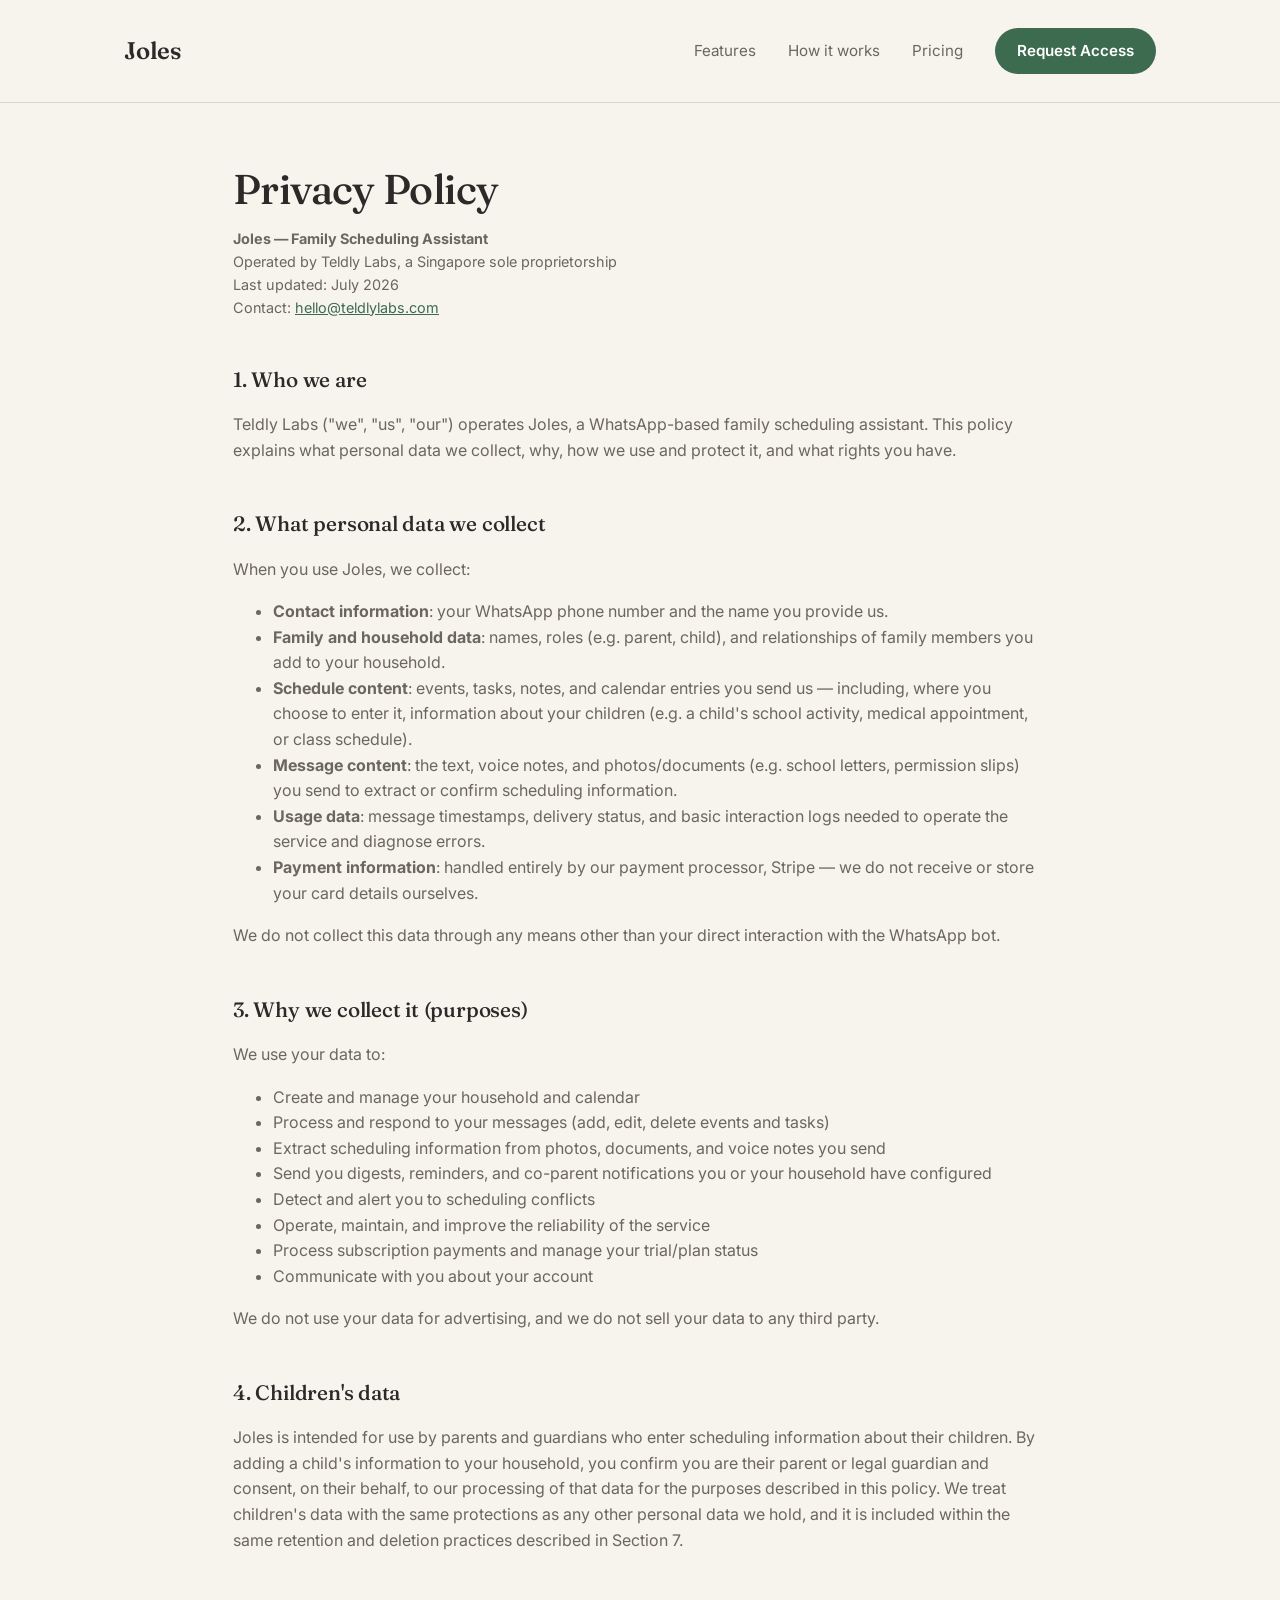
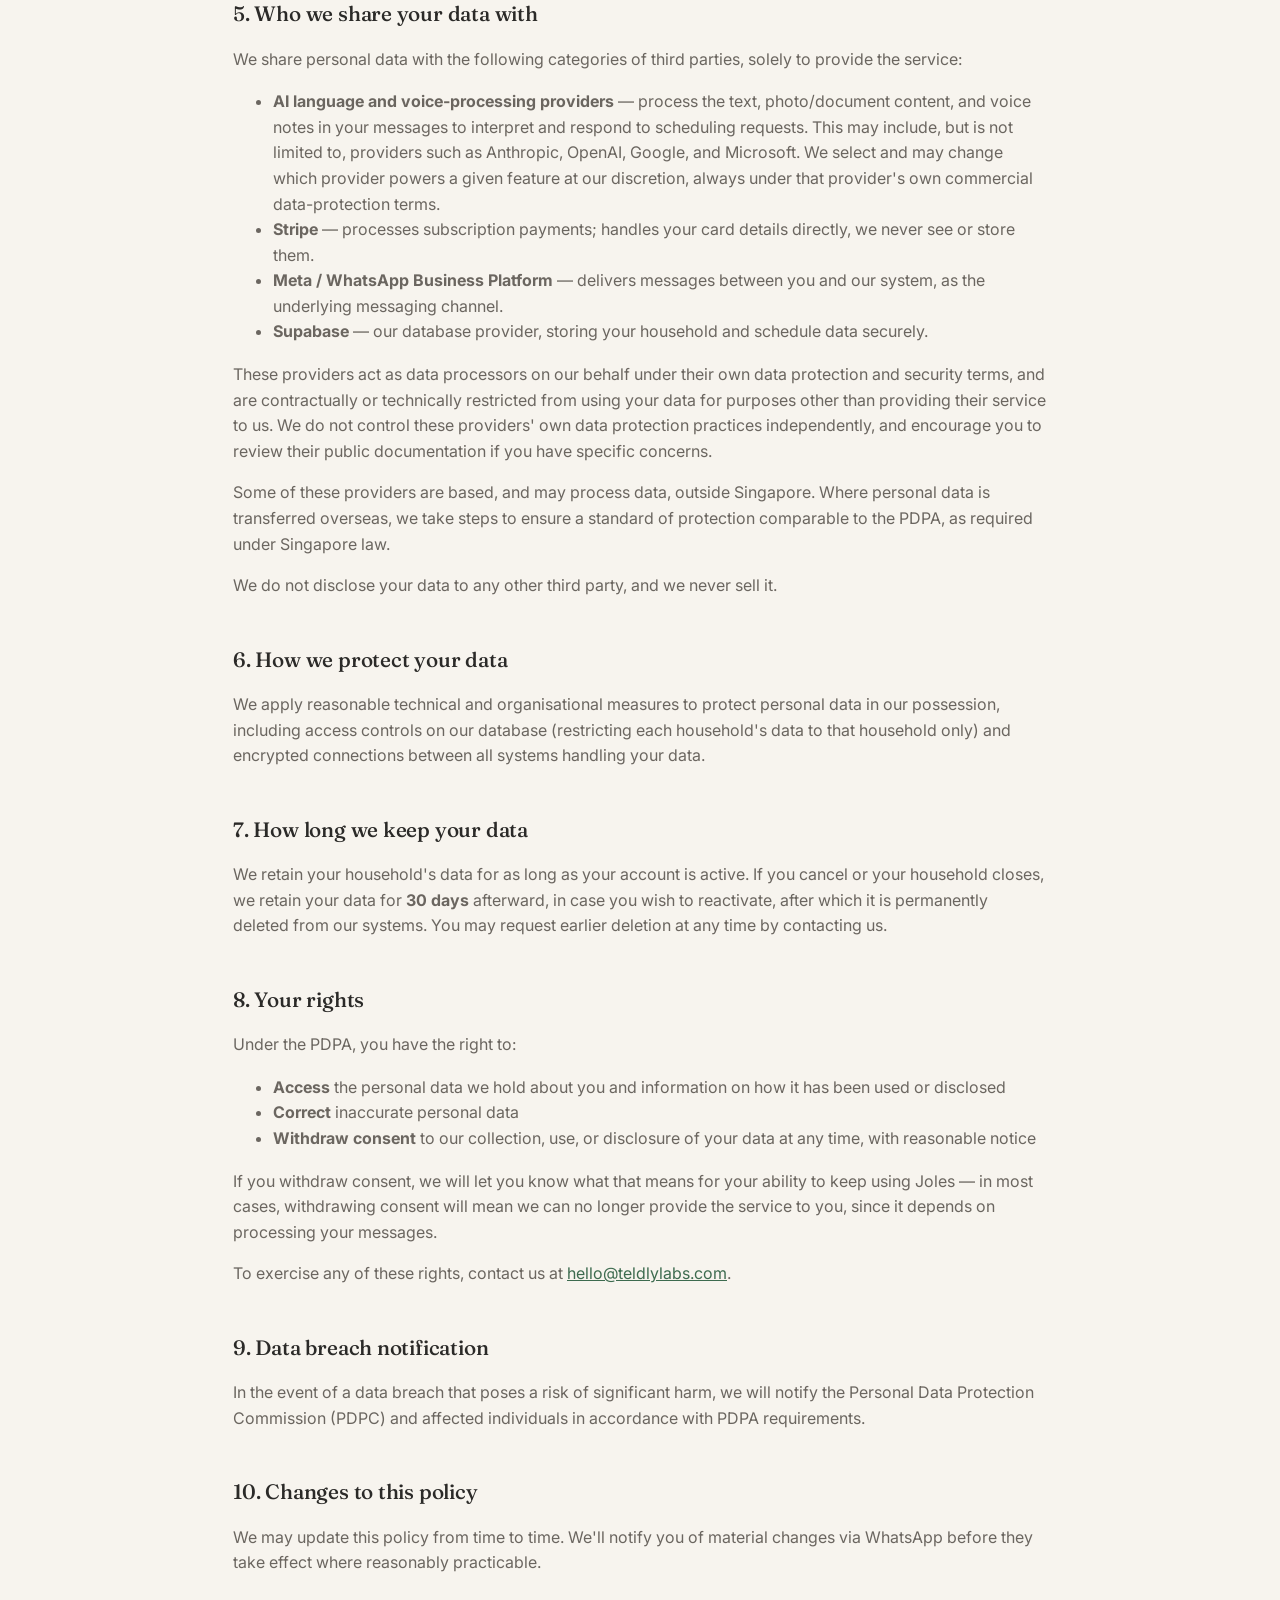
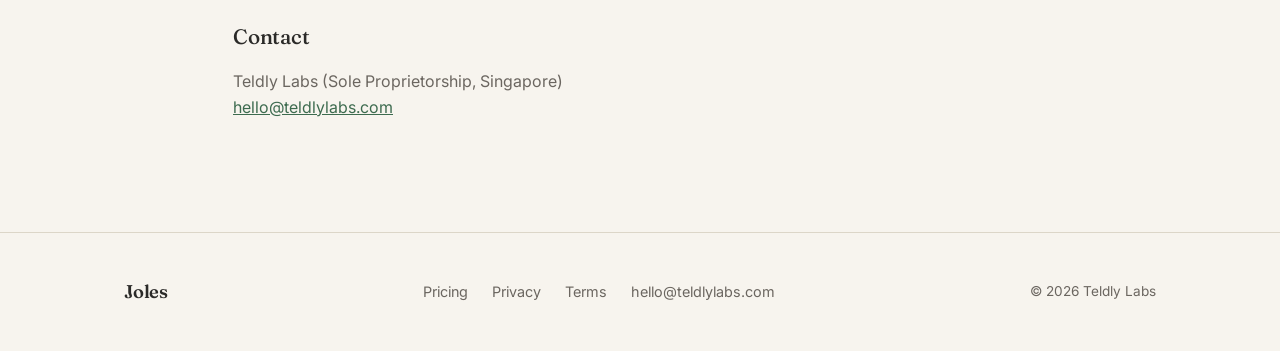
==== privacy.html @ 6fe4888e "Real homepage design" ====
<!DOCTYPE html>
<html lang="en">
<head>
<meta charset="UTF-8">
<meta name="viewport" content="width=device-width, initial-scale=1.0">
<title>Privacy Policy — Joles</title>
<link rel="preconnect" href="https://fonts.googleapis.com">
<link rel="preconnect" href="https://fonts.gstatic.com" crossorigin>
<link href="https://fonts.googleapis.com/css2?family=Fraunces:ital,wght@0,500;0,600;1,500&family=Inter:wght@400;500;600&display=swap" rel="stylesheet">
<link rel="stylesheet" href="styles.css">
</head>
<body>

<header class="site-nav">
  <div class="wrap">
    <a class="logo" href="/">Joles</a>
    <nav class="nav-links">
      <a class="muted" href="index.html#features">Features</a>
      <a class="muted" href="index.html#how-it-works">How it works</a>
      <a class="muted" href="pricing.html">Pricing</a>
      <a class="btn btn-primary" href="mailto:hello@teldlylabs.com?subject=Requesting%20Joles%20Access">Request Access</a>
    </nav>
  </div>
</header>

<div class="wrap">
<div class="legal">
  <h1>Privacy Policy</h1>
  <p class="updated"><strong>Joles — Family Scheduling Assistant</strong><br>
  Operated by Teldly Labs, a Singapore sole proprietorship<br>
  Last updated: July 2026<br>
  Contact: <a href="mailto:hello@teldlylabs.com">hello@teldlylabs.com</a></p>

  <h2>1. Who we are</h2>
  <p>Teldly Labs ("we", "us", "our") operates Joles, a WhatsApp-based family scheduling assistant. This policy explains what personal data we collect, why, how we use and protect it, and what rights you have.</p>

  <h2>2. What personal data we collect</h2>
  <p>When you use Joles, we collect:</p>
  <ul>
    <li><strong>Contact information</strong>: your WhatsApp phone number and the name you provide us.</li>
    <li><strong>Family and household data</strong>: names, roles (e.g. parent, child), and relationships of family members you add to your household.</li>
    <li><strong>Schedule content</strong>: events, tasks, notes, and calendar entries you send us — including, where you choose to enter it, information about your children (e.g. a child's school activity, medical appointment, or class schedule).</li>
    <li><strong>Message content</strong>: the text, voice notes, and photos/documents (e.g. school letters, permission slips) you send to extract or confirm scheduling information.</li>
    <li><strong>Usage data</strong>: message timestamps, delivery status, and basic interaction logs needed to operate the service and diagnose errors.</li>
    <li><strong>Payment information</strong>: handled entirely by our payment processor, Stripe — we do not receive or store your card details ourselves.</li>
  </ul>
  <p>We do not collect this data through any means other than your direct interaction with the WhatsApp bot.</p>

  <h2>3. Why we collect it (purposes)</h2>
  <p>We use your data to:</p>
  <ul>
    <li>Create and manage your household and calendar</li>
    <li>Process and respond to your messages (add, edit, delete events and tasks)</li>
    <li>Extract scheduling information from photos, documents, and voice notes you send</li>
    <li>Send you digests, reminders, and co-parent notifications you or your household have configured</li>
    <li>Detect and alert you to scheduling conflicts</li>
    <li>Operate, maintain, and improve the reliability of the service</li>
    <li>Process subscription payments and manage your trial/plan status</li>
    <li>Communicate with you about your account</li>
  </ul>
  <p>We do not use your data for advertising, and we do not sell your data to any third party.</p>

  <h2>4. Children's data</h2>
  <p>Joles is intended for use by parents and guardians who enter scheduling information about their children. By adding a child's information to your household, you confirm you are their parent or legal guardian and consent, on their behalf, to our processing of that data for the purposes described in this policy. We treat children's data with the same protections as any other personal data we hold, and it is included within the same retention and deletion practices described in Section 7.</p>

  <h2>5. Who we share your data with</h2>
  <p>We share personal data with the following categories of third parties, solely to provide the service:</p>
  <ul>
    <li><strong>AI language and voice-processing providers</strong> — process the text, photo/document content, and voice notes in your messages to interpret and respond to scheduling requests. This may include, but is not limited to, providers such as Anthropic, OpenAI, Google, and Microsoft. We select and may change which provider powers a given feature at our discretion, always under that provider's own commercial data-protection terms.</li>
    <li><strong>Stripe</strong> — processes subscription payments; handles your card details directly, we never see or store them.</li>
    <li><strong>Meta / WhatsApp Business Platform</strong> — delivers messages between you and our system, as the underlying messaging channel.</li>
    <li><strong>Supabase</strong> — our database provider, storing your household and schedule data securely.</li>
  </ul>
  <p>These providers act as data processors on our behalf under their own data protection and security terms, and are contractually or technically restricted from using your data for purposes other than providing their service to us. We do not control these providers' own data protection practices independently, and encourage you to review their public documentation if you have specific concerns.</p>
  <p>Some of these providers are based, and may process data, outside Singapore. Where personal data is transferred overseas, we take steps to ensure a standard of protection comparable to the PDPA, as required under Singapore law.</p>
  <p>We do not disclose your data to any other third party, and we never sell it.</p>

  <h2>6. How we protect your data</h2>
  <p>We apply reasonable technical and organisational measures to protect personal data in our possession, including access controls on our database (restricting each household's data to that household only) and encrypted connections between all systems handling your data.</p>

  <h2>7. How long we keep your data</h2>
  <p>We retain your household's data for as long as your account is active. If you cancel or your household closes, we retain your data for <strong>30 days</strong> afterward, in case you wish to reactivate, after which it is permanently deleted from our systems. You may request earlier deletion at any time by contacting us.</p>

  <h2>8. Your rights</h2>
  <p>Under the PDPA, you have the right to:</p>
  <ul>
    <li><strong>Access</strong> the personal data we hold about you and information on how it has been used or disclosed</li>
    <li><strong>Correct</strong> inaccurate personal data</li>
    <li><strong>Withdraw consent</strong> to our collection, use, or disclosure of your data at any time, with reasonable notice</li>
  </ul>
  <p>If you withdraw consent, we will let you know what that means for your ability to keep using Joles — in most cases, withdrawing consent will mean we can no longer provide the service to you, since it depends on processing your messages.</p>
  <p>To exercise any of these rights, contact us at <a href="mailto:hello@teldlylabs.com">hello@teldlylabs.com</a>.</p>

  <h2>9. Data breach notification</h2>
  <p>In the event of a data breach that poses a risk of significant harm, we will notify the Personal Data Protection Commission (PDPC) and affected individuals in accordance with PDPA requirements.</p>

  <h2>10. Changes to this policy</h2>
  <p>We may update this policy from time to time. We'll notify you of material changes via WhatsApp before they take effect where reasonably practicable.</p>

  <h2>Contact</h2>
  <p>Teldly Labs (Sole Proprietorship, Singapore)<br>
  <a href="mailto:hello@teldlylabs.com">hello@teldlylabs.com</a></p>
</div>
</div>

<footer>
  <div class="wrap">
    <a class="logo" href="/" style="font-size: 1.15rem;">Joles</a>
    <div class="foot-links">
      <a href="pricing.html">Pricing</a>
      <a href="privacy.html">Privacy</a>
      <a href="terms.html">Terms</a>
      <a href="mailto:hello@teldlylabs.com">hello@teldlylabs.com</a>
    </div>
    <div class="copyright">© 2026 Teldly Labs</div>
  </div>
</footer>

</body>
</html>
---- styles.css ----
/* ============================================
   Joles — design tokens
   ============================================ */
:root {
  --bg: #F7F4EE;
  --bg-card: #FFFFFF;
  --ink: #2B2A28;
  --ink-soft: #6B6660;
  --moss: #3D6B4F;
  --moss-deep: #2C4E39;
  --coral: #E8927C;
  --coral-deep: #D97A61;
  --border: #DCD6C8;

  --font-display: 'Fraunces', Georgia, serif;
  --font-body: 'Inter', -apple-system, BlinkMacSystemFont, 'Segoe UI', sans-serif;

  --max-width: 1080px;
  --radius: 14px;
}

* { box-sizing: border-box; }

html { scroll-behavior: smooth; }

body {
  margin: 0;
  background: var(--bg);
  color: var(--ink);
  font-family: var(--font-body);
  font-size: 17px;
  line-height: 1.6;
  -webkit-font-smoothing: antialiased;
}

img { max-width: 100%; display: block; }

a {
  color: inherit;
  text-decoration: none;
}

.wrap {
  max-width: var(--max-width);
  margin: 0 auto;
  padding: 0 24px;
}

/* ============================================
   Nav
   ============================================ */
header.site-nav {
  padding: 28px 0;
  border-bottom: 1px solid var(--border);
}

.site-nav .wrap {
  display: flex;
  align-items: center;
  justify-content: space-between;
}

.logo {
  font-family: var(--font-display);
  font-weight: 600;
  font-size: 1.5rem;
  letter-spacing: -0.01em;
  color: var(--ink);
}

.nav-links {
  display: flex;
  align-items: center;
  gap: 32px;
  font-size: 0.95rem;
}

.nav-links a.muted { color: var(--ink-soft); }
.nav-links a.muted:hover { color: var(--ink); }

.btn {
  display: inline-flex;
  align-items: center;
  gap: 8px;
  padding: 11px 22px;
  border-radius: 999px;
  font-weight: 600;
  font-size: 0.95rem;
  transition: transform 0.15s ease, box-shadow 0.15s ease;
}

.btn-primary {
  background: var(--moss);
  color: #fff;
}
.btn-primary:hover {
  background: var(--moss-deep);
  transform: translateY(-1px);
}

.btn-ghost {
  border: 1px solid var(--border);
  color: var(--ink);
}
.btn-ghost:hover { border-color: var(--ink-soft); }

/* ============================================
   Hero
   ============================================ */
.hero {
  padding: 88px 0 96px;
}

.hero .wrap {
  display: grid;
  grid-template-columns: 1.05fr 0.95fr;
  gap: 64px;
  align-items: center;
}

.eyebrow {
  display: inline-block;
  font-size: 0.8rem;
  font-weight: 600;
  letter-spacing: 0.06em;
  text-transform: uppercase;
  color: var(--moss);
  margin-bottom: 18px;
}

h1 {
  font-family: var(--font-display);
  font-weight: 500;
  font-size: clamp(2.4rem, 4.2vw, 3.4rem);
  line-height: 1.08;
  letter-spacing: -0.015em;
  margin: 0 0 22px;
  color: var(--ink);
}

h1 em {
  font-style: italic;
  color: var(--moss);
}

.hero p.lede {
  font-size: 1.15rem;
  color: var(--ink-soft);
  max-width: 46ch;
  margin: 0 0 34px;
}

.hero-ctas {
  display: flex;
  align-items: center;
  gap: 18px;
  flex-wrap: wrap;
}

.hero-note {
  font-size: 0.85rem;
  color: var(--ink-soft);
}

/* ============================================
   Signature element — the WhatsApp-style thread
   ============================================ */
.phone {
  background: var(--bg-card);
  border: 1px solid var(--border);
  border-radius: 22px;
  padding: 20px;
  box-shadow: 0 24px 60px -24px rgba(43, 42, 40, 0.18);
}

.phone-header {
  display: flex;
  align-items: center;
  gap: 10px;
  padding-bottom: 14px;
  margin-bottom: 16px;
  border-bottom: 1px solid var(--border);
}

.phone-avatar {
  width: 34px;
  height: 34px;
  border-radius: 50%;
  background: var(--moss);
  display: flex;
  align-items: center;
  justify-content: center;
  color: #fff;
  font-family: var(--font-display);
  font-size: 1rem;
}

.phone-header .who {
  font-weight: 600;
  font-size: 0.95rem;
}
.phone-header .status {
  font-size: 0.78rem;
  color: var(--moss);
}

.thread {
  display: flex;
  flex-direction: column;
  gap: 12px;
}

.bubble {
  max-width: 82%;
  padding: 12px 15px;
  border-radius: 16px;
  font-size: 0.92rem;
  line-height: 1.45;
  opacity: 0;
  transform: translateY(8px);
  animation: rise 0.5s ease forwards;
}

.bubble.out {
  align-self: flex-end;
  background: var(--moss);
  color: #fff;
  border-bottom-right-radius: 4px;
}

.bubble.in {
  align-self: flex-start;
  background: #F1EFE7;
  color: var(--ink);
  border-bottom-left-radius: 4px;
}

.bubble.file {
  display: flex;
  align-items: center;
  gap: 10px;
}
.bubble.file .file-icon {
  width: 30px;
  height: 30px;
  border-radius: 7px;
  background: var(--coral);
  color: #fff;
  display: flex;
  align-items: center;
  justify-content: center;
  font-size: 0.65rem;
  font-weight: 700;
  flex-shrink: 0;
}

.bubble.confirm {
  display: flex;
  flex-direction: column;
  gap: 8px;
}
.confirm-actions {
  display: flex;
  gap: 8px;
  margin-top: 2px;
}
.confirm-actions span {
  padding: 5px 14px;
  border-radius: 999px;
  font-size: 0.8rem;
  font-weight: 600;
  background: #fff;
  border: 1px solid var(--border);
}
.confirm-actions span.yes {
  background: var(--coral);
  color: #fff;
  border-color: var(--coral);
}

.bubble:nth-child(1) { animation-delay: 0.1s; }
.bubble:nth-child(2) { animation-delay: 0.55s; }
.bubble:nth-child(3) { animation-delay: 1.0s; }
.bubble:nth-child(4) { animation-delay: 1.45s; }

@keyframes rise {
  to { opacity: 1; transform: translateY(0); }
}

@media (prefers-reduced-motion: reduce) {
  .bubble { animation: none; opacity: 1; transform: none; }
  html { scroll-behavior: auto; }
}

/* ============================================
   Section scaffolding
   ============================================ */
section {
  padding: 88px 0;
  border-top: 1px solid var(--border);
}

.section-head {
  max-width: 56ch;
  margin: 0 0 52px;
}

.section-head .eyebrow { margin-bottom: 14px; }

h2 {
  font-family: var(--font-display);
  font-weight: 500;
  font-size: clamp(1.8rem, 3vw, 2.3rem);
  letter-spacing: -0.01em;
  margin: 0 0 14px;
}

.section-head p {
  color: var(--ink-soft);
  font-size: 1.05rem;
  margin: 0;
}

/* ============================================
   How it works
   ============================================ */
.steps {
  display: grid;
  grid-template-columns: repeat(3, 1fr);
  gap: 36px;
}

.step {
  padding-top: 8px;
}

.step .num {
  font-family: var(--font-display);
  font-size: 2.2rem;
  color: var(--coral);
  line-height: 1;
  margin-bottom: 18px;
}

.step h3 {
  font-family: var(--font-display);
  font-weight: 600;
  font-size: 1.2rem;
  margin: 0 0 10px;
}

.step p {
  color: var(--ink-soft);
  font-size: 0.98rem;
  margin: 0;
}

/* ============================================
   Features
   ============================================ */
.features-grid {
  display: grid;
  grid-template-columns: repeat(3, 1fr);
  gap: 24px;
}

.feature-card {
  background: var(--bg-card);
  border: 1px solid var(--border);
  border-radius: var(--radius);
  padding: 26px;
  display: flex;
  flex-direction: column;
  gap: 20px;
}

.feature-visual {
  height: 74px;
  display: flex;
  align-items: center;
}

.feature-card h3 {
  font-family: var(--font-display);
  font-weight: 600;
  font-size: 1.05rem;
  margin: 0 0 8px;
}

.feature-card p {
  color: var(--ink-soft);
  font-size: 0.93rem;
  margin: 0;
  line-height: 1.55;
}

/* mini visual: extraction */
.mv-extract {
  display: flex;
  align-items: center;
  gap: 10px;
  width: 100%;
}
.mv-extract .src {
  width: 40px;
  height: 40px;
  border-radius: 8px;
  background: var(--coral);
  color: #fff;
  display: flex;
  align-items: center;
  justify-content: center;
  font-size: 0.62rem;
  font-weight: 700;
  flex-shrink: 0;
}
.mv-extract .arrow { color: var(--ink-soft); font-size: 1.1rem; }
.mv-extract .out-pill {
  flex: 1;
  background: #F1EFE7;
  border-radius: 10px;
  padding: 8px 12px;
  font-size: 0.78rem;
  color: var(--ink);
}

/* mini visual: voice */
.mv-voice {
  display: flex;
  align-items: center;
  gap: 3px;
}
.mv-voice .bar {
  width: 5px;
  border-radius: 3px;
  background: var(--moss);
}

/* mini visual: digest */
.mv-digest {
  width: 100%;
  background: #F1EFE7;
  border-radius: 10px;
  padding: 10px 14px;
}
.mv-digest .time {
  font-size: 0.7rem;
  color: var(--moss);
  font-weight: 600;
  margin-bottom: 4px;
}
.mv-digest .line {
  font-size: 0.78rem;
  color: var(--ink);
}

/* mini visual: language */
.mv-lang {
  display: flex;
  gap: 8px;
}
.mv-lang span {
  padding: 7px 14px;
  border-radius: 999px;
  font-size: 0.8rem;
  font-weight: 600;
  border: 1px solid var(--border);
}
.mv-lang span.active {
  background: var(--moss);
  color: #fff;
  border-color: var(--moss);
}

/* mini visual: co-parent */
.mv-coparent {
  display: flex;
  align-items: center;
  gap: -8px;
}
.mv-coparent .av {
  width: 36px;
  height: 36px;
  border-radius: 50%;
  display: flex;
  align-items: center;
  justify-content: center;
  color: #fff;
  font-size: 0.78rem;
  font-weight: 600;
  font-family: var(--font-display);
  margin-right: -10px;
  border: 2px solid var(--bg-card);
}
.mv-coparent .av.a { background: var(--moss); z-index: 2; }
.mv-coparent .av.b { background: var(--coral); }
.mv-coparent .check {
  margin-left: 12px;
  font-size: 0.78rem;
  color: var(--moss);
  font-weight: 600;
}

/* mini visual: conflict */
.mv-conflict {
  width: 100%;
  position: relative;
}
.mv-conflict .pill {
  font-size: 0.75rem;
  padding: 7px 12px;
  border-radius: 8px;
  margin-bottom: 6px;
  width: fit-content;
}
.mv-conflict .pill.a { background: #F1EFE7; color: var(--ink); }
.mv-conflict .pill.b {
  background: #FBEAE4;
  color: var(--coral-deep);
  border: 1px solid var(--coral);
  margin-left: 22px;
  margin-top: -6px;
}

/* ============================================
   Trust / who it's for
   ============================================ */
.trust-grid {
  display: grid;
  grid-template-columns: repeat(2, 1fr);
  gap: 28px;
}

.trust-card {
  background: var(--bg-card);
  border: 1px solid var(--border);
  border-radius: var(--radius);
  padding: 28px;
}

.trust-card h3 {
  font-family: var(--font-display);
  font-weight: 600;
  font-size: 1.1rem;
  margin: 0 0 10px;
}

.trust-card p {
  color: var(--ink-soft);
  margin: 0;
  font-size: 0.96rem;
}

/* ============================================
   Pricing teaser
   ============================================ */
.pricing-teaser {
  background: var(--moss-deep);
  border-radius: 24px;
  padding: 56px;
  color: #fff;
  display: grid;
  grid-template-columns: 1.2fr 0.8fr;
  gap: 40px;
  align-items: center;
}

.pricing-teaser h2 { color: #fff; }
.pricing-teaser p { color: rgba(255,255,255,0.78); }

.pricing-teaser .btn-primary {
  background: #fff;
  color: var(--moss-deep);
}
.pricing-teaser .btn-primary:hover {
  background: var(--bg);
}

/* ============================================
   Footer
   ============================================ */
footer {
  border-top: 1px solid var(--border);
  padding: 44px 0;
}

footer .wrap {
  display: flex;
  align-items: center;
  justify-content: space-between;
  flex-wrap: wrap;
  gap: 16px;
}

footer .foot-links {
  display: flex;
  gap: 24px;
  font-size: 0.9rem;
  color: var(--ink-soft);
}

footer .foot-links a:hover { color: var(--ink); }

footer .copyright {
  font-size: 0.85rem;
  color: var(--ink-soft);
}

/* ============================================
   Legal pages (privacy/terms)
   ============================================ */
.legal {
  padding: 64px 0 96px;
  max-width: 74ch;
  margin: 0 auto;
}
.legal h1 {
  font-size: clamp(2rem, 4vw, 2.6rem);
  margin-bottom: 8px;
}
.legal .updated {
  color: var(--ink-soft);
  font-size: 0.9rem;
  margin-bottom: 40px;
}
.legal h2 {
  font-size: 1.3rem;
  margin-top: 44px;
}
.legal p, .legal li {
  color: var(--ink-soft);
  font-size: 1rem;
}
.legal a { color: var(--moss); text-decoration: underline; }

/* ============================================
   Responsive
   ============================================ */
@media (max-width: 860px) {
  .hero .wrap { grid-template-columns: 1fr; }
  .hero { padding: 56px 0 64px; }
  .steps { grid-template-columns: 1fr; gap: 44px; }
  .features-grid { grid-template-columns: 1fr; }
  .trust-grid { grid-template-columns: 1fr; }
  .pricing-teaser { grid-template-columns: 1fr; padding: 36px 28px; text-align: center; }
  .pricing-teaser .btn-primary { justify-content: center; width: 100%; }
  .nav-links { gap: 16px; }
  .nav-links a.muted { display: none; }
  section { padding: 64px 0; }
}
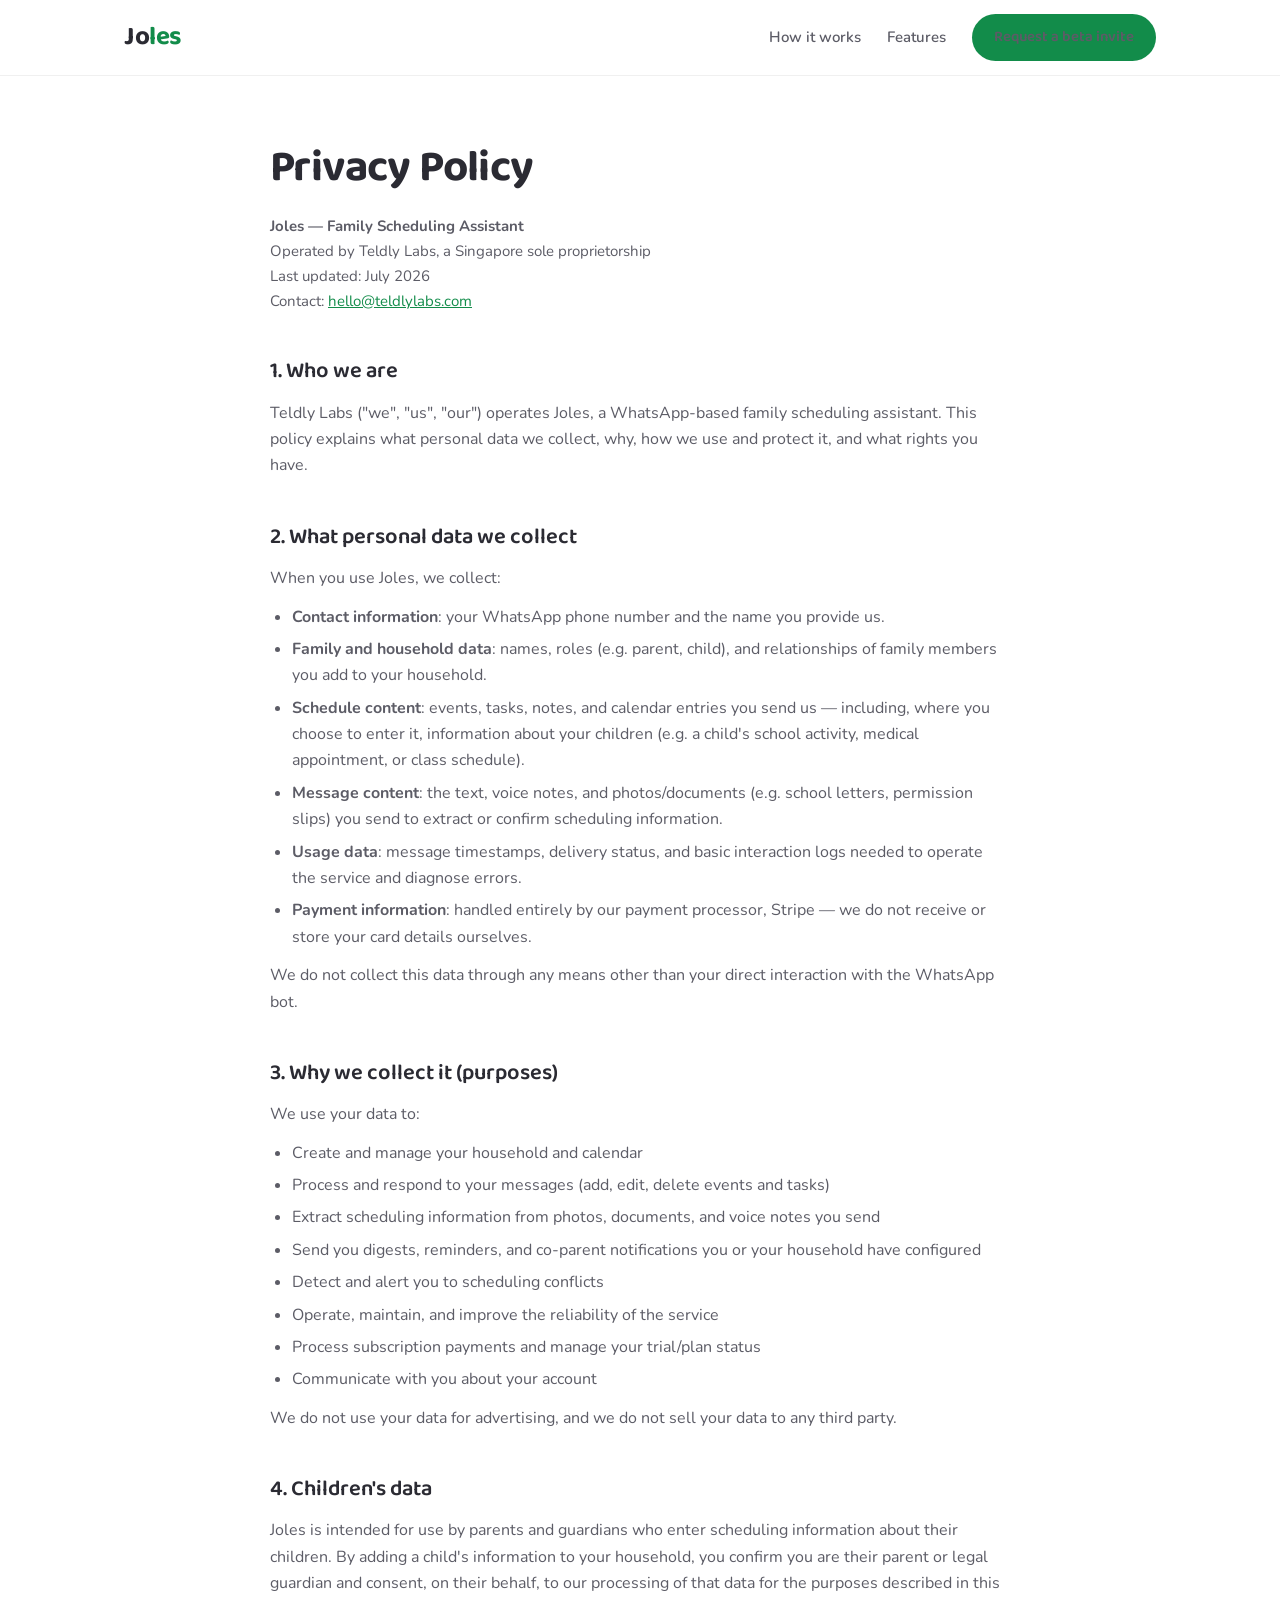
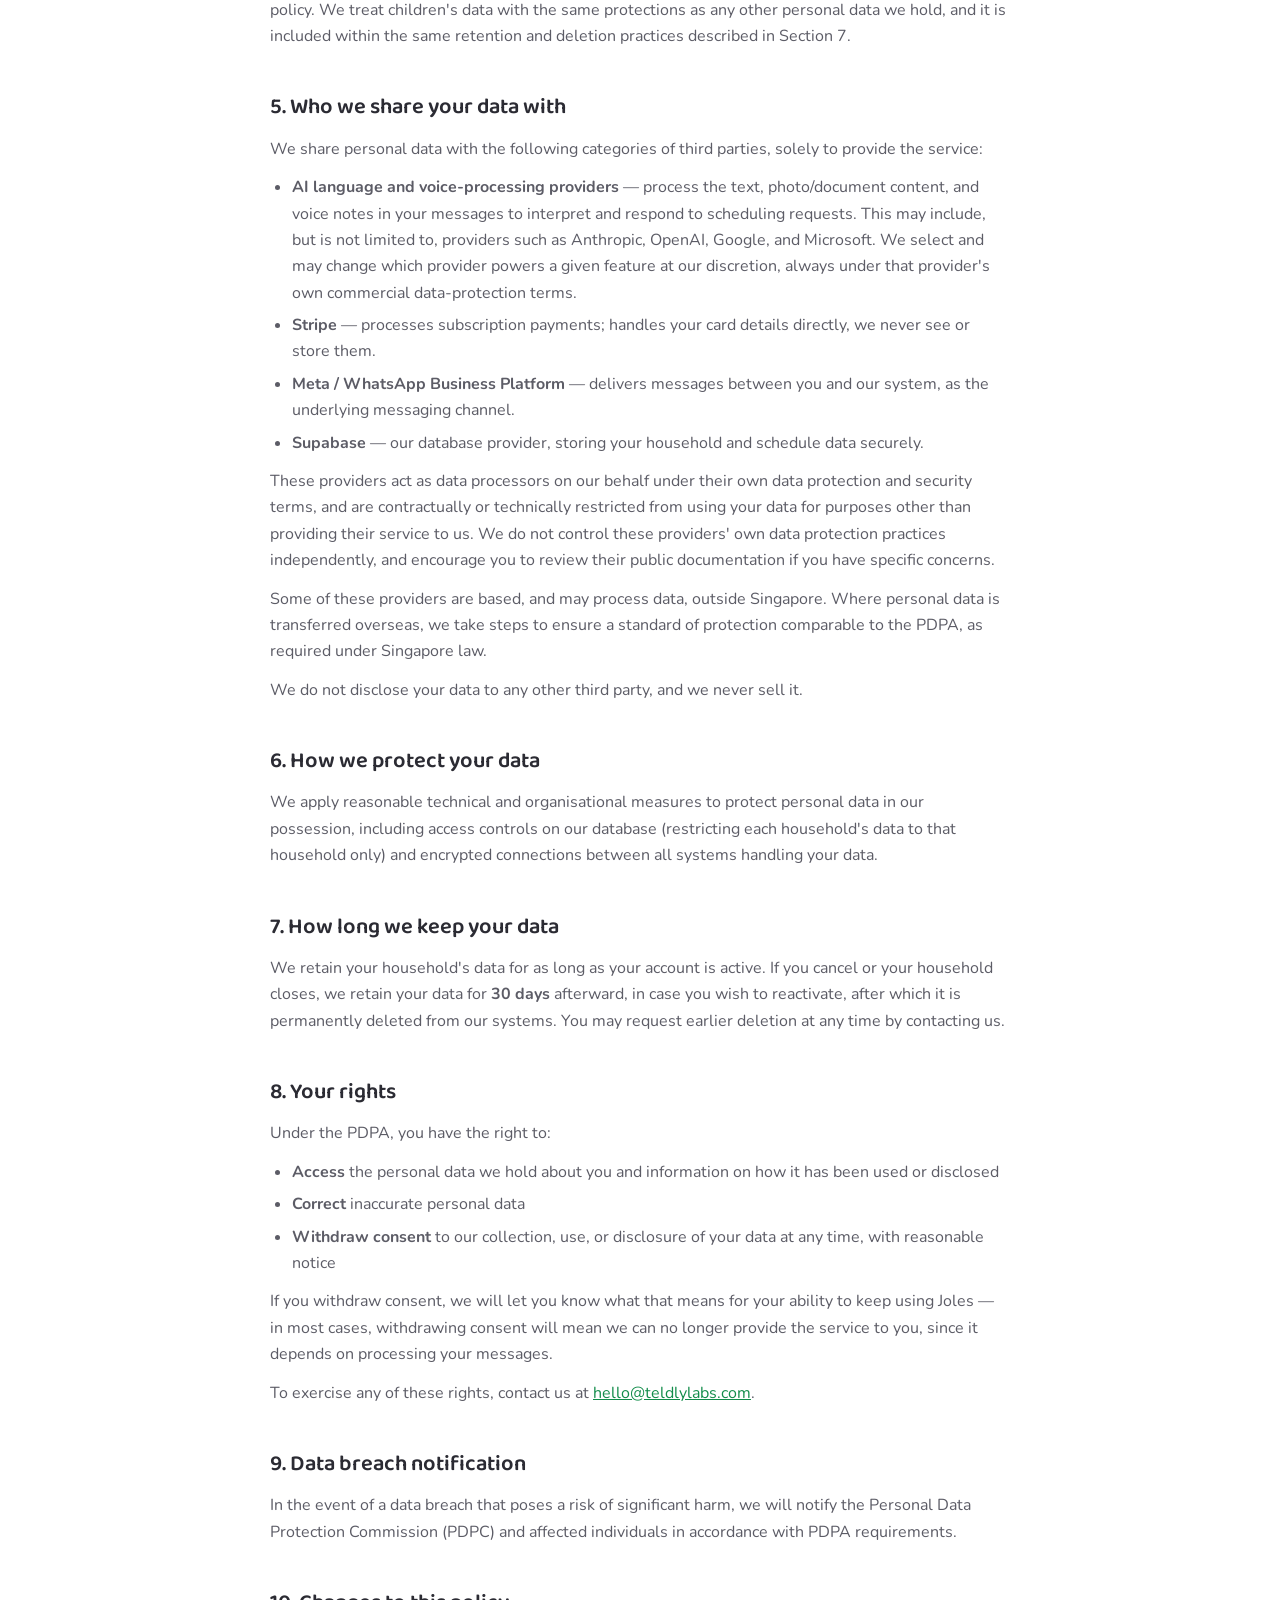
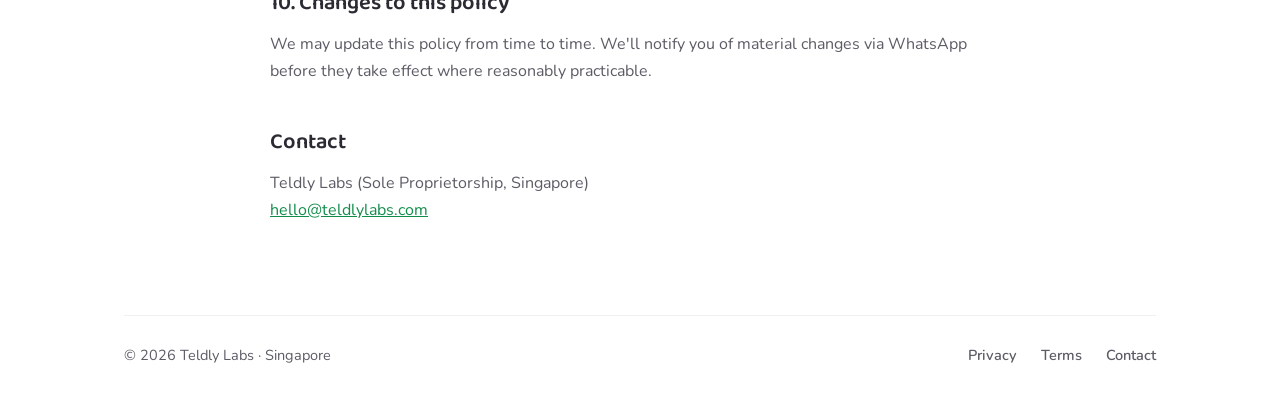
==== commit 02d64e5c: "Change in design 3" ====
--- a/privacy.html
+++ b/privacy.html
@@ -6,22 +6,82 @@
 <title>Privacy Policy — Joles</title>
 <link rel="preconnect" href="https://fonts.googleapis.com">
 <link rel="preconnect" href="https://fonts.gstatic.com" crossorigin>
-<link href="https://fonts.googleapis.com/css2?family=Fraunces:ital,wght@0,500;0,600;1,500&family=Inter:wght@400;500;600&display=swap" rel="stylesheet">
-<link rel="stylesheet" href="styles.css">
+<link href="https://fonts.googleapis.com/css2?family=Baloo+2:wght@500;600;700&family=Nunito:wght@400;600;700&display=swap" rel="stylesheet">
+<style>
+:root {
+  --ink: #2b2b33; --ink-soft: #5c5c66; --white: #ffffff;
+  --mint: #e3f6ea; --green: #128c4a; --green-dark: #0e6f3b;
+  --display: "Baloo 2", system-ui, sans-serif;
+  --body: "Nunito", system-ui, sans-serif;
+}
+* { margin: 0; padding: 0; box-sizing: border-box; }
+body {
+  font-family: var(--body); color: var(--ink); background: var(--white);
+  font-size: 17px; line-height: 1.65; -webkit-font-smoothing: antialiased;
+}
+.wrap { max-width: 1080px; margin: 0 auto; padding: 0 24px; }
+.nav {
+  position: sticky; top: 0; z-index: 50;
+  background: rgba(255,255,255,0.88); backdrop-filter: blur(10px);
+  border-bottom: 1px solid #f0f0f0;
+}
+.nav-inner {
+  display: flex; align-items: center; justify-content: space-between;
+  padding: 14px 24px; max-width: 1080px; margin: 0 auto;
+}
+.logo {
+  font-family: var(--display); font-weight: 700; font-size: 26px;
+  color: var(--ink); text-decoration: none; letter-spacing: -0.5px;
+}
+.logo span { color: var(--green); }
+.nav-links { display: flex; align-items: center; gap: 26px; }
+.nav-links a { color: var(--ink-soft); text-decoration: none; font-weight: 600; font-size: 15px; }
+.nav-links a:hover { color: var(--ink); }
+.btn {
+  display: inline-block; background: var(--green); color: #fff;
+  font-family: var(--display); font-weight: 600; font-size: 16px;
+  padding: 11px 22px; border-radius: 999px; text-decoration: none;
+  transition: background 0.15s ease;
+}
+.btn:hover { background: var(--green-dark); }
+.btn:focus-visible, a:focus-visible { outline: 3px solid #9fd8b8; outline-offset: 2px; }
+@media (max-width: 640px) { .nav-links a:not(.btn) { display: none; } }
+.legal { padding: 56px 0 80px; max-width: 74ch; margin: 0 auto; }
+.legal h1 {
+  font-family: var(--display); font-weight: 700;
+  font-size: clamp(32px, 4.5vw, 44px); letter-spacing: -0.6px; margin-bottom: 10px;
+}
+.legal .updated { color: var(--ink-soft); font-size: 15px; margin-bottom: 40px; }
+.legal h2 {
+  font-family: var(--display); font-weight: 600;
+  font-size: 22px; margin: 40px 0 10px;
+}
+.legal p, .legal li { color: var(--ink-soft); font-size: 16px; }
+.legal p { margin-bottom: 12px; }
+.legal ul { padding-left: 22px; margin-bottom: 12px; }
+.legal li { margin-bottom: 6px; }
+.legal a { color: var(--green); }
+footer {
+  border-top: 1px solid #f0f0f0; padding: 28px 0 40px;
+  display: flex; justify-content: space-between; align-items: center;
+  flex-wrap: wrap; gap: 14px; font-size: 14.5px; color: var(--ink-soft);
+}
+footer a { color: var(--ink-soft); text-decoration: none; margin-left: 20px; font-weight: 600; }
+footer a:hover { color: var(--ink); }
+</style>
 </head>
 <body>
 
-<header class="site-nav">
-  <div class="wrap">
-    <a class="logo" href="/">Joles</a>
-    <nav class="nav-links">
-      <a class="muted" href="index.html#features">Features</a>
-      <a class="muted" href="index.html#how-it-works">How it works</a>
-      <a class="muted" href="pricing.html">Pricing</a>
-      <a class="btn btn-primary" href="mailto:hello@teldlylabs.com?subject=Requesting%20Joles%20Access">Request Access</a>
-    </nav>
+<nav class="nav">
+  <div class="nav-inner">
+    <a class="logo" href="/">Jo<span>les</span></a>
+    <div class="nav-links">
+      <a href="/#how">How it works</a>
+      <a href="/#features">Features</a>
+      <a class="btn" href="mailto:hello@teldlylabs.com">Request a beta invite</a>
+    </div>
   </div>
-</header>
+</nav>
 
 <div class="wrap">
 <div class="legal">
@@ -103,18 +163,16 @@
 </div>
 </div>
 
-<footer>
-  <div class="wrap">
-    <a class="logo" href="/" style="font-size: 1.15rem;">Joles</a>
-    <div class="foot-links">
-      <a href="pricing.html">Pricing</a>
-      <a href="privacy.html">Privacy</a>
-      <a href="terms.html">Terms</a>
-      <a href="mailto:hello@teldlylabs.com">hello@teldlylabs.com</a>
+<div class="wrap">
+  <footer>
+    <div>© 2026 Teldly Labs · Singapore</div>
+    <div>
+      <a href="/privacy.html">Privacy</a>
+      <a href="/terms.html">Terms</a>
+      <a href="mailto:hello@teldlylabs.com">Contact</a>
     </div>
-    <div class="copyright">© 2026 Teldly Labs</div>
-  </div>
-</footer>
+  </footer>
+</div>
 
 </body>
 </html>
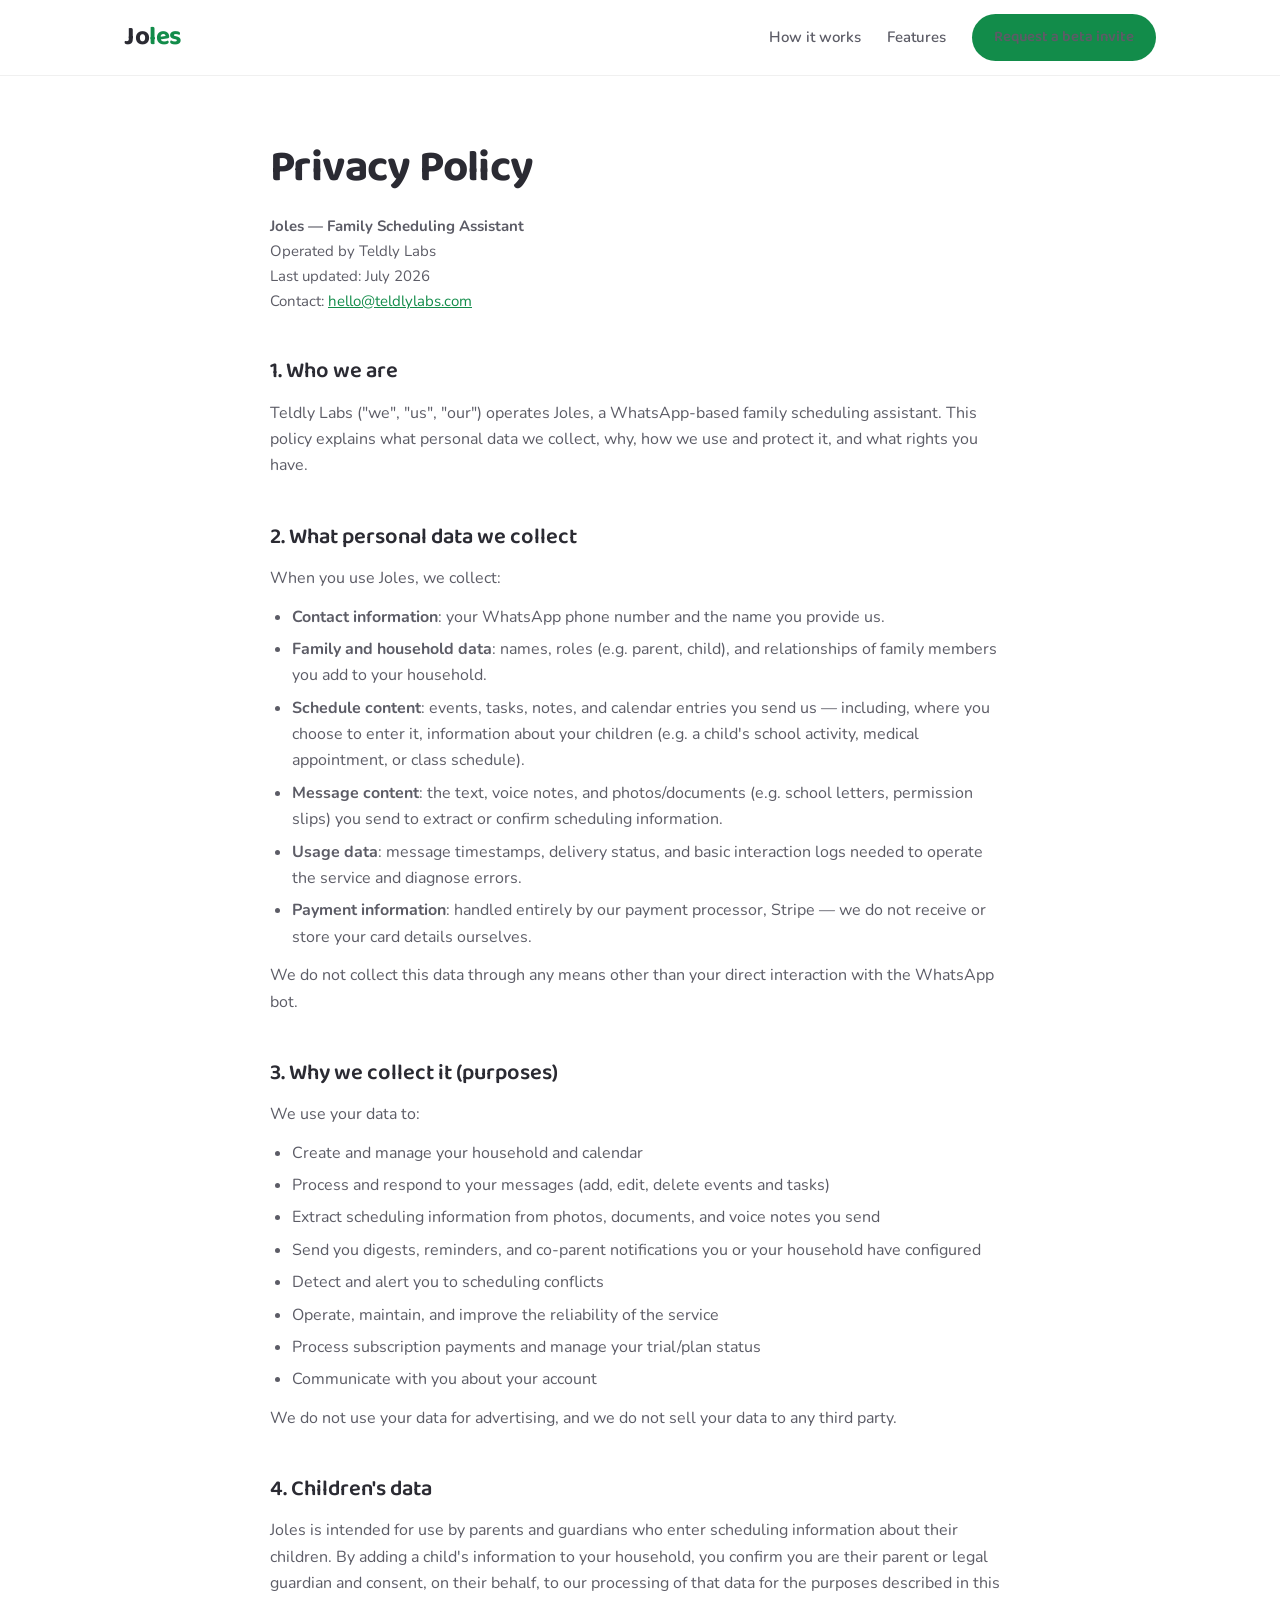
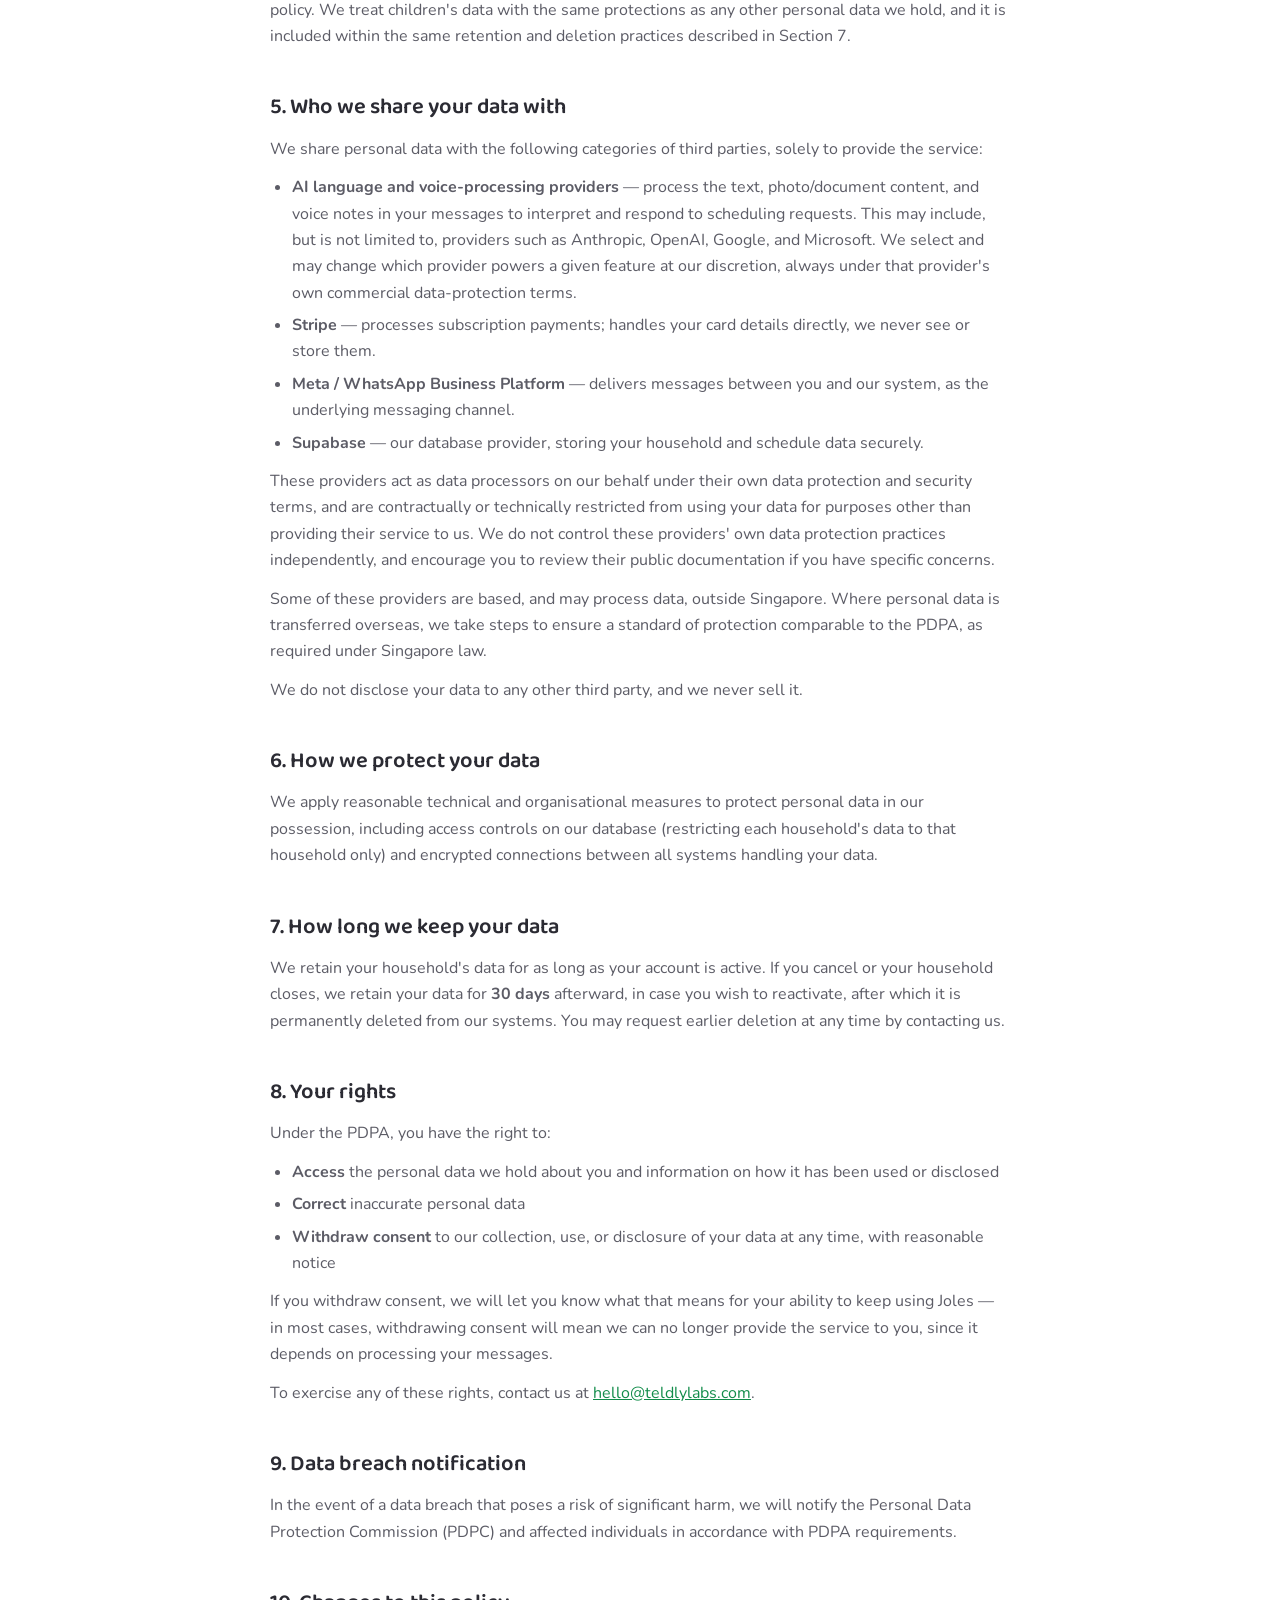
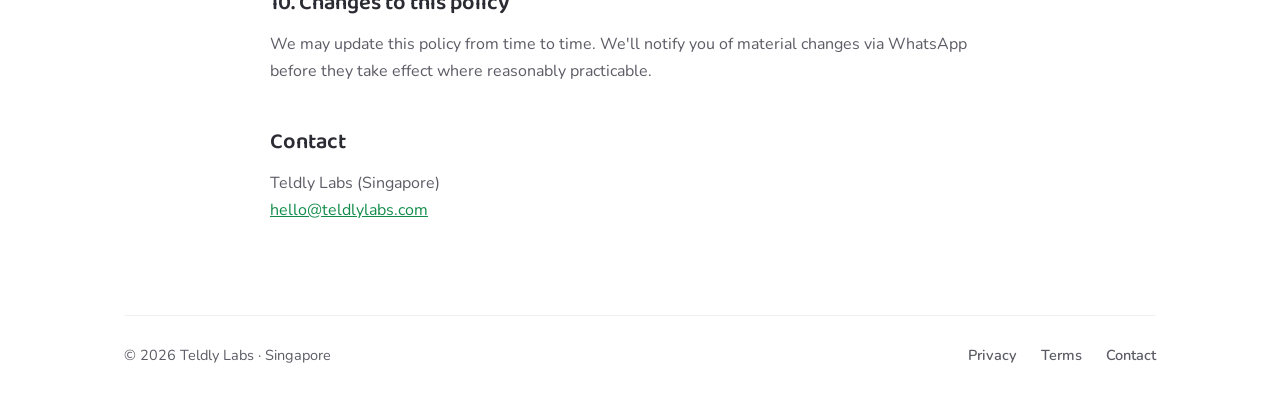
==== commit 66970765: "Change in design 4" ====
--- a/privacy.html
+++ b/privacy.html
@@ -87,7 +87,7 @@
 <div class="legal">
   <h1>Privacy Policy</h1>
   <p class="updated"><strong>Joles — Family Scheduling Assistant</strong><br>
-  Operated by Teldly Labs, a Singapore sole proprietorship<br>
+  Operated by Teldly Labs<br>
   Last updated: July 2026<br>
   Contact: <a href="mailto:hello@teldlylabs.com">hello@teldlylabs.com</a></p>
 
@@ -158,7 +158,7 @@
   <p>We may update this policy from time to time. We'll notify you of material changes via WhatsApp before they take effect where reasonably practicable.</p>
 
   <h2>Contact</h2>
-  <p>Teldly Labs (Sole Proprietorship, Singapore)<br>
+  <p>Teldly Labs (Singapore)<br>
   <a href="mailto:hello@teldlylabs.com">hello@teldlylabs.com</a></p>
 </div>
 </div>
